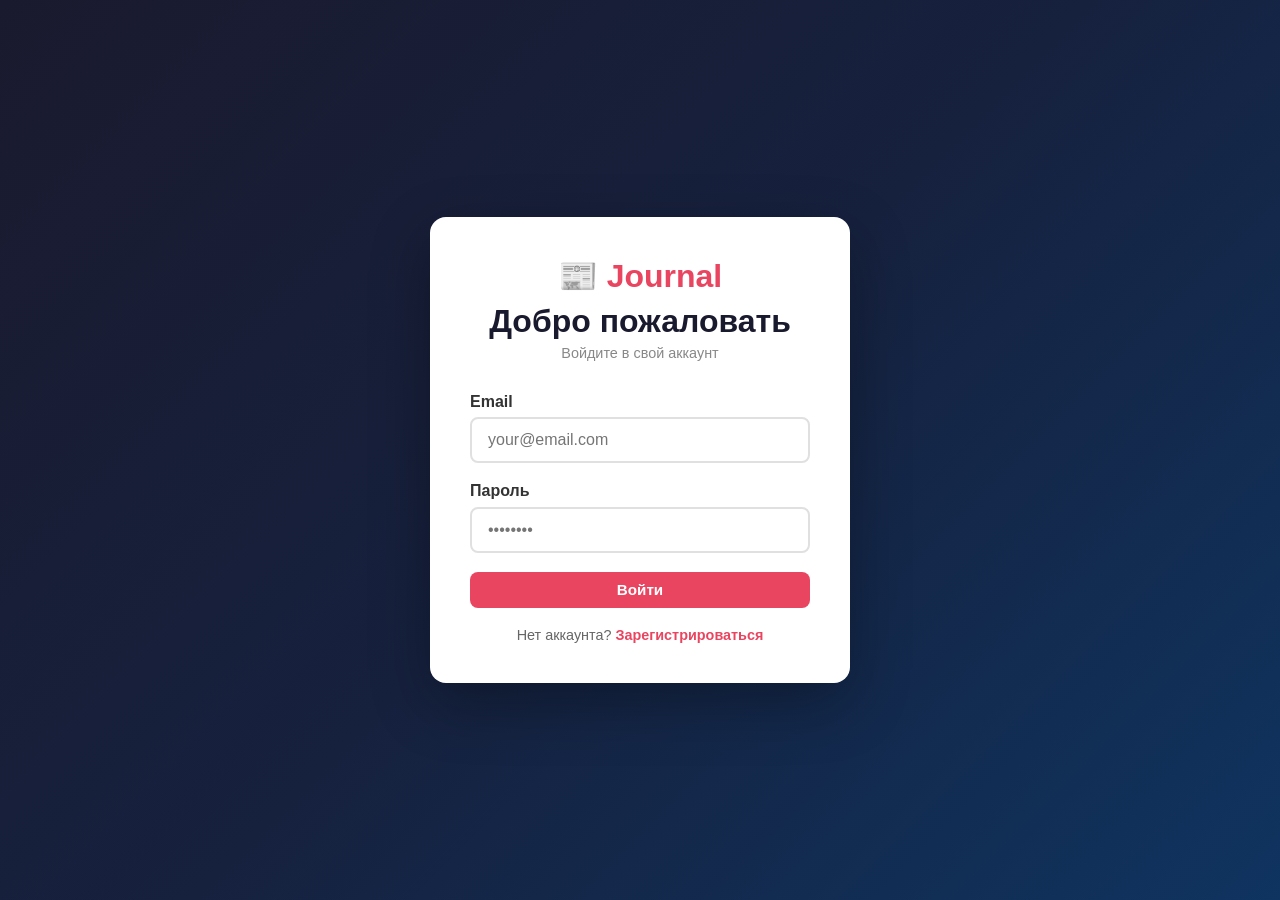
==== src/main/resources/static/login.html @ 55f780e9 "test by kesha" ====
<!DOCTYPE html>
<html lang="ru">
<head>
    <meta charset="UTF-8">
    <meta name="viewport" content="width=device-width, initial-scale=1.0">
    <title>Вход — Journal</title>
    <link rel="stylesheet" href="css/style.css">
    <style>
        body {
            display: flex;
            align-items: center;
            justify-content: center;
            min-height: 100vh;
            background: linear-gradient(135deg, #1a1a2e 0%, #16213e 50%, #0f3460 100%);
        }

        .login-box {
            background: white;
            padding: 2.5rem;
            border-radius: 16px;
            width: 100%;
            max-width: 420px;
            box-shadow: 0 20px 60px rgba(0,0,0,0.3);
        }

        .login-box h1 {
            text-align: center;
            color: #1a1a2e;
            margin-bottom: 0.3rem;
        }

        .login-box .subtitle {
            text-align: center;
            color: #888;
            margin-bottom: 2rem;
            font-size: 0.9rem;
        }

        .login-box .logo {
            text-align: center;
            font-size: 2rem;
            color: #e94560;
            font-weight: 800;
            margin-bottom: 0.5rem;
        }

        .register-link {
            text-align: center;
            margin-top: 1.2rem;
            color: #666;
            font-size: 0.9rem;
        }

        .register-link a {
            color: #e94560;
            text-decoration: none;
            font-weight: 600;
        }
    </style>
</head>
<body>
<div class="login-box">
    <div class="logo">📰 Journal</div>
    <h1>Добро пожаловать</h1>
    <p class="subtitle">Войдите в свой аккаунт</p>

    <div id="errorMsg" class="alert alert-error" style="display:none;"></div>

    <div class="form-group">
        <label>Email</label>
        <input type="email" id="email" placeholder="your@email.com">
    </div>

    <div class="form-group">
        <label>Пароль</label>
        <input type="password" id="password" placeholder="••••••••">
    </div>

    <button class="btn btn-primary" style="width:100%;" onclick="handleLogin()">
        Войти
    </button>

    <p class="register-link">
        Нет аккаунта? <a href="register.html">Зарегистрироваться</a>
    </p>
</div>

<script src="js/api.js"></script>
<script src="js/auth.js"></script>
<script>
    async function handleLogin() {
        const email = document.getElementById('email').value;
        const password = document.getElementById('password').value;
        const errorMsg = document.getElementById('errorMsg');

        if (!email || !password) {
            errorMsg.textContent = 'Заполните все поля';
            errorMsg.style.display = 'block';
            return;
        }

        try {
            const data = await login(email, password);

            // Сохраняем токен и данные
            saveAuth(data.token, data.role, data.name, data.id);

            // Перенаправляем в зависимости от роли
            if (data.role === 'ADMIN')    window.location.href = 'admin/dashboard.html';
            else if (data.role === 'REVIEWER') window.location.href = 'reviewer/dashboard.html';
            else window.location.href = 'author/dashboard.html';

        } catch (e) {
            errorMsg.textContent = e.message;
            errorMsg.style.display = 'block';
        }
    }

    // Войти по Enter
    document.addEventListener('keypress', (e) => {
        if (e.key === 'Enter') handleLogin();
    });
</script>
</body>
</html>
---- src/main/resources/static/css/style.css ----
/* ── Общий сброс и шрифты ── */
* {
    margin: 0;
    padding: 0;
    box-sizing: border-box;
}

body {
    font-family: 'Segoe UI', sans-serif;
    background: #f0f2f5;
    color: #1a1a2e;
}

/* ── Навигация ── */
nav {
    background: #1a1a2e;
    padding: 1rem 2rem;
    display: flex;
    justify-content: space-between;
    align-items: center;
    box-shadow: 0 2px 10px rgba(0,0,0,0.3);
}

nav .logo {
    color: #e94560;
    font-size: 1.5rem;
    font-weight: 700;
    text-decoration: none;
}

nav .nav-links a {
    color: #ccc;
    text-decoration: none;
    margin-left: 1.5rem;
    transition: color 0.3s;
}

nav .nav-links a:hover {
    color: #e94560;
}

/* ── Кнопки ── */
.btn {
    padding: 0.6rem 1.5rem;
    border: none;
    border-radius: 8px;
    cursor: pointer;
    font-size: 0.95rem;
    font-weight: 600;
    transition: all 0.3s;
    text-decoration: none;
    display: inline-block;
}

.btn-primary {
    background: #e94560;
    color: white;
}

.btn-primary:hover {
    background: #c73652;
    transform: translateY(-2px);
}

.btn-secondary {
    background: transparent;
    color: #e94560;
    border: 2px solid #e94560;
}

.btn-secondary:hover {
    background: #e94560;
    color: white;
}

.btn-success {
    background: #27ae60;
    color: white;
}

.btn-success:hover {
    background: #219a52;
}

.btn-warning {
    background: #f39c12;
    color: white;
}

.btn-warning:hover {
    background: #d68910;
}

/* ── Карточки ── */
.card {
    background: white;
    border-radius: 12px;
    padding: 1.5rem;
    box-shadow: 0 4px 15px rgba(0,0,0,0.08);
    margin-bottom: 1rem;
}

.card h3 {
    color: #1a1a2e;
    margin-bottom: 0.5rem;
}

.card p {
    color: #666;
    font-size: 0.9rem;
    line-height: 1.6;
}

/* ── Статусы статей ── */
.badge {
    padding: 0.3rem 0.8rem;
    border-radius: 20px;
    font-size: 0.8rem;
    font-weight: 600;
}

.badge-pending   { background: #fef9c3; color: #854d0e; }
.badge-review    { background: #dbeafe; color: #1e40af; }
.badge-published { background: #dcfce7; color: #166534; }
.badge-revision  { background: #fee2e2; color: #991b1b; }

/* ── Формы ── */
.form-group {
    margin-bottom: 1.2rem;
}

.form-group label {
    display: block;
    margin-bottom: 0.4rem;
    font-weight: 600;
    color: #333;
}

.form-group input,
.form-group textarea,
.form-group select {
    width: 100%;
    padding: 0.75rem 1rem;
    border: 2px solid #e0e0e0;
    border-radius: 8px;
    font-size: 1rem;
    transition: border-color 0.3s;
    font-family: inherit;
}

.form-group input:focus,
.form-group textarea:focus,
.form-group select:focus {
    outline: none;
    border-color: #e94560;
}

.form-group textarea {
    min-height: 150px;
    resize: vertical;
}

/* ── Сообщения ── */
.alert {
    padding: 0.8rem 1.2rem;
    border-radius: 8px;
    margin-bottom: 1rem;
    font-weight: 500;
}

.alert-error   { background: #fee2e2; color: #991b1b; }
.alert-success { background: #dcfce7; color: #166534; }

/* ── Контейнер ── */
.container {
    max-width: 1100px;
    margin: 0 auto;
    padding: 2rem 1.5rem;
}

/* ── Дашборд ── */
.dashboard-grid {
    display: grid;
    grid-template-columns: 260px 1fr;
    gap: 2rem;
    margin-top: 2rem;
}

.sidebar {
    background: white;
    border-radius: 12px;
    padding: 1.5rem;
    box-shadow: 0 4px 15px rgba(0,0,0,0.08);
    height: fit-content;
}

.sidebar .user-info {
    text-align: center;
    padding-bottom: 1.2rem;
    border-bottom: 1px solid #eee;
    margin-bottom: 1.2rem;
}

.sidebar .avatar {
    width: 64px;
    height: 64px;
    border-radius: 50%;
    background: #e94560;
    color: white;
    font-size: 1.5rem;
    font-weight: 700;
    display: flex;
    align-items: center;
    justify-content: center;
    margin: 0 auto 0.8rem;
}

.sidebar nav a {
    display: block;
    padding: 0.7rem 1rem;
    color: #555;
    text-decoration: none;
    border-radius: 8px;
    margin-bottom: 0.3rem;
    transition: all 0.3s;
    font-weight: 500;
}

.sidebar nav a:hover,
.sidebar nav a.active {
    background: #fff0f3;
    color: #e94560;
}

.sidebar nav a.logout {
    color: #e94560;
    margin-top: 1rem;
}

.main-content {
    min-height: 70vh;
}

.main-content h2 {
    margin-bottom: 1.5rem;
    color: #1a1a2e;
}

/* ── Таблица ── */
table {
    width: 100%;
    border-collapse: collapse;
    background: white;
    border-radius: 12px;
    overflow: hidden;
    box-shadow: 0 4px 15px rgba(0,0,0,0.08);
}

th {
    background: #1a1a2e;
    color: white;
    padding: 1rem;
    text-align: left;
    font-weight: 600;
}

td {
    padding: 1rem;
    border-bottom: 1px solid #f0f0f0;
    color: #444;
}

tr:last-child td {
    border-bottom: none;
}

tr:hover td {
    background: #fafafa;
}
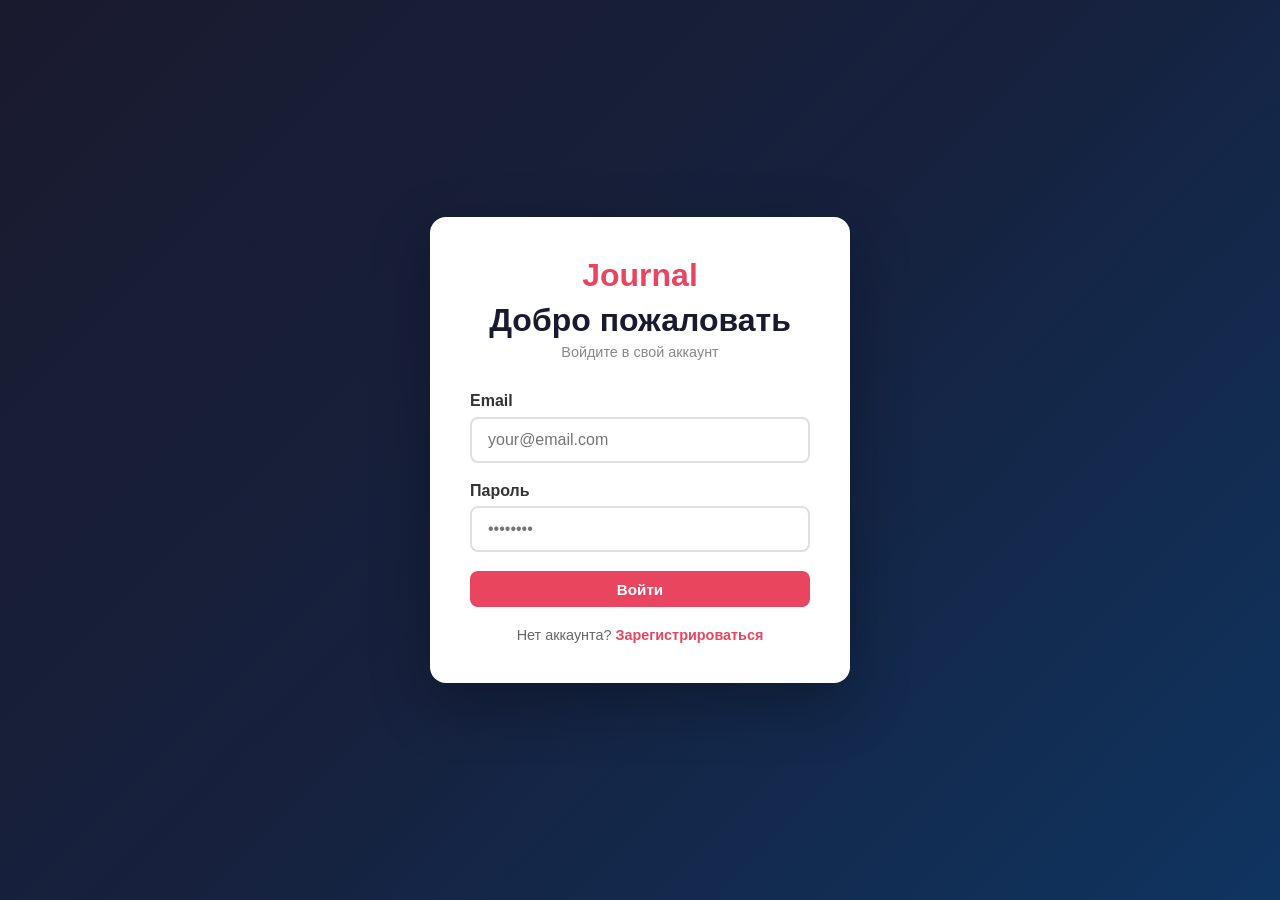
==== commit ded0dde3: "Добавить роль chair, многоролевых пользователей и фильтр публикаций" ====
--- a/src/main/resources/static/login.html
+++ b/src/main/resources/static/login.html
@@ -1,4 +1,4 @@
-<!DOCTYPE html>
+﻿<!DOCTYPE html>
 <html lang="ru">
 <head>
     <meta charset="UTF-8">
@@ -13,7 +13,6 @@
             min-height: 100vh;
             background: linear-gradient(135deg, #1a1a2e 0%, #16213e 50%, #0f3460 100%);
         }
-
         .login-box {
             background: white;
             padding: 2.5rem;
@@ -22,45 +21,16 @@
             max-width: 420px;
             box-shadow: 0 20px 60px rgba(0,0,0,0.3);
         }
-
-        .login-box h1 {
-            text-align: center;
-            color: #1a1a2e;
-            margin-bottom: 0.3rem;
-        }
-
-        .login-box .subtitle {
-            text-align: center;
-            color: #888;
-            margin-bottom: 2rem;
-            font-size: 0.9rem;
-        }
-
-        .login-box .logo {
-            text-align: center;
-            font-size: 2rem;
-            color: #e94560;
-            font-weight: 800;
-            margin-bottom: 0.5rem;
-        }
-
-        .register-link {
-            text-align: center;
-            margin-top: 1.2rem;
-            color: #666;
-            font-size: 0.9rem;
-        }
-
-        .register-link a {
-            color: #e94560;
-            text-decoration: none;
-            font-weight: 600;
-        }
+        .login-box h1 { text-align: center; color: #1a1a2e; margin-bottom: 0.3rem; }
+        .login-box .subtitle { text-align: center; color: #888; margin-bottom: 2rem; font-size: 0.9rem; }
+        .login-box .logo { text-align: center; font-size: 2rem; color: #e94560; font-weight: 800; margin-bottom: 0.5rem; }
+        .register-link { text-align: center; margin-top: 1.2rem; color: #666; font-size: 0.9rem; }
+        .register-link a { color: #e94560; text-decoration: none; font-weight: 600; }
     </style>
 </head>
 <body>
 <div class="login-box">
-    <div class="logo">📰 Journal</div>
+    <div class="logo">Journal</div>
     <h1>Добро пожаловать</h1>
     <p class="subtitle">Войдите в свой аккаунт</p>
 
@@ -76,9 +46,7 @@
         <input type="password" id="password" placeholder="••••••••">
     </div>
 
-    <button class="btn btn-primary" style="width:100%;" onclick="handleLogin()">
-        Войти
-    </button>
+    <button class="btn btn-primary" style="width:100%;" onclick="handleLogin()">Войти</button>
 
     <p class="register-link">
         Нет аккаунта? <a href="register.html">Зарегистрироваться</a>
@@ -101,25 +69,21 @@
 
         try {
             const data = await login(email, password);
+            const roles = data.roles || [data.role];
+            saveAuth(data.token, data.role, data.name, data.id, roles);
 
-            // Сохраняем токен и данные
-            saveAuth(data.token, data.role, data.name, data.id);
-
-            // Перенаправляем в зависимости от роли
-            if (data.role === 'ADMIN')    window.location.href = 'admin/dashboard.html';
-            else if (data.role === 'REVIEWER') window.location.href = 'reviewer/dashboard.html';
+            if (roles.includes('ADMIN') || roles.includes('CHAIR')) window.location.href = 'admin/dashboard.html';
+            else if (roles.includes('REVIEWER')) window.location.href = 'reviewer/dashboard.html';
             else window.location.href = 'author/dashboard.html';
-
         } catch (e) {
             errorMsg.textContent = e.message;
             errorMsg.style.display = 'block';
         }
     }
 
-    // Войти по Enter
     document.addEventListener('keypress', (e) => {
         if (e.key === 'Enter') handleLogin();
     });
 </script>
 </body>
-</html>+</html>
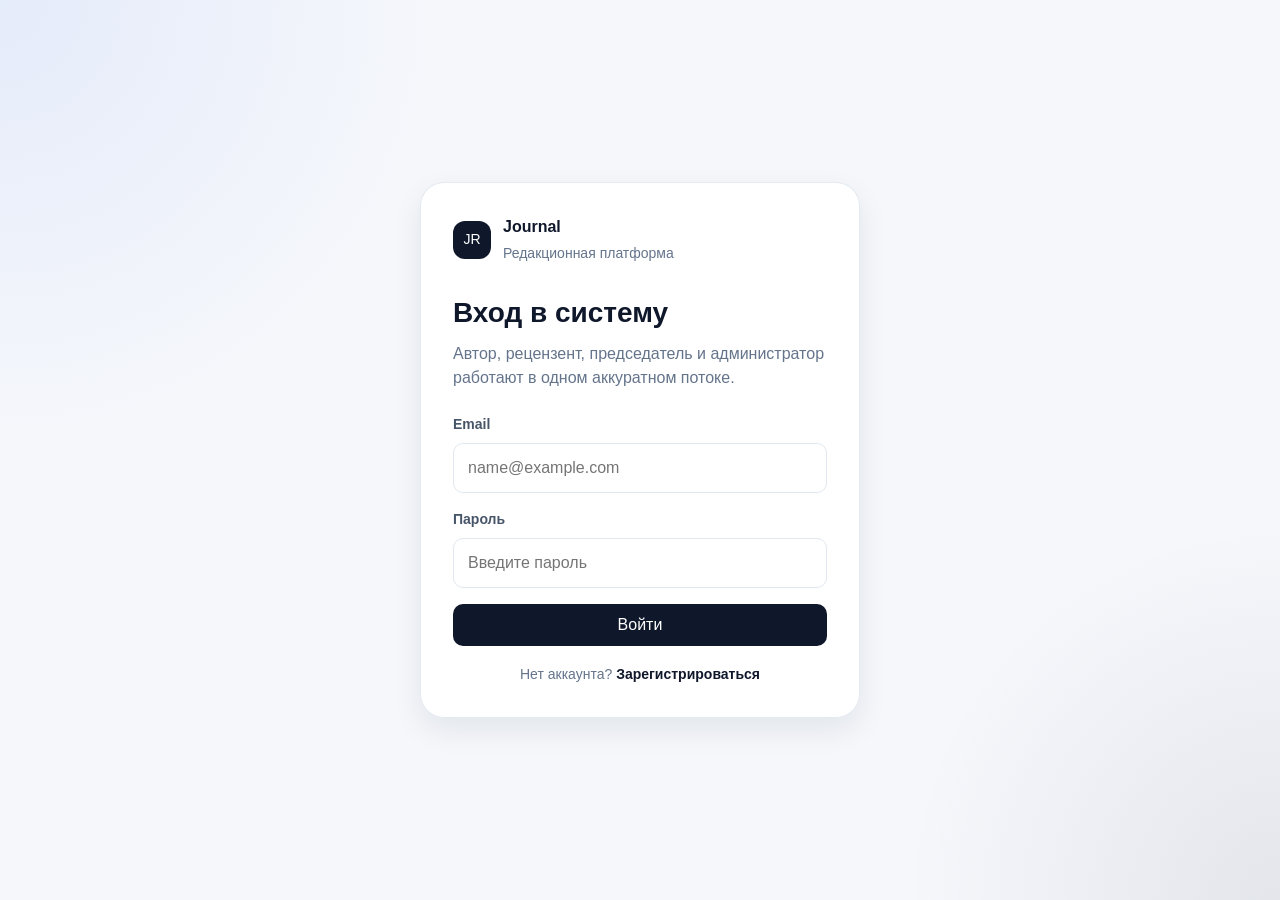
==== commit 7a0bd4d4: "change front" ====
--- a/src/main/resources/static/login.html
+++ b/src/main/resources/static/login.html
@@ -1,56 +1,41 @@
-﻿<!DOCTYPE html>
+<!DOCTYPE html>
 <html lang="ru">
 <head>
     <meta charset="UTF-8">
     <meta name="viewport" content="width=device-width, initial-scale=1.0">
-    <title>Вход — Journal</title>
+    <title>Вход - Journal</title>
     <link rel="stylesheet" href="css/style.css">
-    <style>
-        body {
-            display: flex;
-            align-items: center;
-            justify-content: center;
-            min-height: 100vh;
-            background: linear-gradient(135deg, #1a1a2e 0%, #16213e 50%, #0f3460 100%);
-        }
-        .login-box {
-            background: white;
-            padding: 2.5rem;
-            border-radius: 16px;
-            width: 100%;
-            max-width: 420px;
-            box-shadow: 0 20px 60px rgba(0,0,0,0.3);
-        }
-        .login-box h1 { text-align: center; color: #1a1a2e; margin-bottom: 0.3rem; }
-        .login-box .subtitle { text-align: center; color: #888; margin-bottom: 2rem; font-size: 0.9rem; }
-        .login-box .logo { text-align: center; font-size: 2rem; color: #e94560; font-weight: 800; margin-bottom: 0.5rem; }
-        .register-link { text-align: center; margin-top: 1.2rem; color: #666; font-size: 0.9rem; }
-        .register-link a { color: #e94560; text-decoration: none; font-weight: 600; }
-    </style>
 </head>
-<body>
-<div class="login-box">
-    <div class="logo">Journal</div>
-    <h1>Добро пожаловать</h1>
-    <p class="subtitle">Войдите в свой аккаунт</p>
+<body class="auth-shell">
+<div class="auth-card">
+    <div class="auth-brand">
+        <div class="brand-mark">JR</div>
+        <div>
+            <div class="user-name">Journal</div>
+            <div class="user-role">Редакционная платформа</div>
+        </div>
+    </div>
+
+    <h1 class="auth-title">Вход в систему</h1>
+    <p class="auth-subtitle">Автор, рецензент, председатель и администратор работают в одном аккуратном потоке.</p>
 
     <div id="errorMsg" class="alert alert-error" style="display:none;"></div>
 
     <div class="form-group">
-        <label>Email</label>
-        <input type="email" id="email" placeholder="your@email.com">
+        <label for="email">Email</label>
+        <input type="email" id="email" placeholder="name@example.com">
     </div>
 
     <div class="form-group">
-        <label>Пароль</label>
-        <input type="password" id="password" placeholder="••••••••">
+        <label for="password">Пароль</label>
+        <input type="password" id="password" placeholder="Введите пароль">
     </div>
 
     <button class="btn btn-primary" style="width:100%;" onclick="handleLogin()">Войти</button>
 
-    <p class="register-link">
+    <div class="auth-footer">
         Нет аккаунта? <a href="register.html">Зарегистрироваться</a>
-    </p>
+    </div>
 </div>
 
 <script src="js/api.js"></script>
--- a/src/main/resources/static/css/style.css
+++ b/src/main/resources/static/css/style.css
@@ -1,158 +1,235 @@
-/* ── Общий сброс и шрифты ── */
+:root {
+    --bg: #f5f7fb;
+    --surface: #ffffff;
+    --surface-muted: #f8fafc;
+    --text: #0f172a;
+    --text-soft: #475569;
+    --text-faint: #64748b;
+    --border: #e2e8f0;
+    --border-strong: #cbd5e1;
+    --primary: #2563eb;
+    --primary-soft: #dbeafe;
+    --accent: #0f172a;
+    --success: #15803d;
+    --success-soft: #dcfce7;
+    --warning: #b45309;
+    --warning-soft: #fef3c7;
+    --danger: #b91c1c;
+    --danger-soft: #fee2e2;
+    --shadow-sm: 0 1px 2px rgba(15, 23, 42, 0.04);
+    --shadow-md: 0 12px 30px rgba(15, 23, 42, 0.08);
+    --radius-sm: 10px;
+    --radius-md: 14px;
+    --radius-lg: 18px;
+    --container: 1180px;
+}
+
 * {
+    box-sizing: border-box;
     margin: 0;
     padding: 0;
-    box-sizing: border-box;
+}
+
+html, body {
+    min-height: 100%;
 }
 
 body {
-    font-family: 'Segoe UI', sans-serif;
-    background: #f0f2f5;
-    color: #1a1a2e;
-}
-
-/* ── Навигация ── */
-nav {
-    background: #1a1a2e;
-    padding: 1rem 2rem;
-    display: flex;
+    font-family: Inter, "Segoe UI", Arial, sans-serif;
+    background: var(--bg);
+    color: var(--text);
+    line-height: 1.5;
+}
+
+a {
+    color: inherit;
+    text-decoration: none;
+}
+
+button,
+input,
+textarea,
+select {
+    font: inherit;
+}
+
+button {
+    border: 0;
+    background: none;
+}
+
+.container {
+    width: min(var(--container), calc(100% - 32px));
+    margin: 0 auto;
+}
+
+.site-header {
+    position: sticky;
+    top: 0;
+    z-index: 50;
+    border-bottom: 1px solid rgba(226, 232, 240, 0.75);
+    backdrop-filter: blur(16px);
+    background: rgba(245, 247, 251, 0.88);
+}
+
+.site-header__inner {
+    height: 72px;
+    display: flex;
+    align-items: center;
     justify-content: space-between;
-    align-items: center;
-    box-shadow: 0 2px 10px rgba(0,0,0,0.3);
-}
-
-nav .logo {
-    color: #e94560;
-    font-size: 1.5rem;
+    gap: 24px;
+}
+
+.brand {
+    display: flex;
+    align-items: center;
+    gap: 12px;
     font-weight: 700;
-    text-decoration: none;
-}
-
-nav .nav-links a {
-    color: #ccc;
-    text-decoration: none;
-    margin-left: 1.5rem;
-    transition: color 0.3s;
-}
-
-nav .nav-links a:hover {
-    color: #e94560;
-}
-
-/* ── Кнопки ── */
+    color: var(--accent);
+}
+
+.brand-mark {
+    width: 38px;
+    height: 38px;
+    border-radius: 12px;
+    background: var(--accent);
+    color: white;
+    display: grid;
+    place-items: center;
+    font-size: 14px;
+    letter-spacing: 0;
+}
+
+.nav-links {
+    display: flex;
+    align-items: center;
+    gap: 10px;
+}
+
+.nav-link {
+    color: var(--text-soft);
+    padding: 10px 12px;
+    border-radius: 10px;
+    transition: background-color 0.2s ease, color 0.2s ease;
+}
+
+.nav-link:hover {
+    background: var(--surface);
+    color: var(--text);
+}
+
 .btn {
-    padding: 0.6rem 1.5rem;
-    border: none;
-    border-radius: 8px;
+    display: inline-flex;
+    align-items: center;
+    justify-content: center;
+    gap: 8px;
+    min-height: 42px;
+    padding: 0 16px;
+    border-radius: 10px;
+    border: 1px solid transparent;
     cursor: pointer;
-    font-size: 0.95rem;
-    font-weight: 600;
-    transition: all 0.3s;
-    text-decoration: none;
-    display: inline-block;
+    transition: transform 0.16s ease, background-color 0.16s ease, border-color 0.16s ease, color 0.16s ease;
+    white-space: nowrap;
+}
+
+.btn:hover {
+    transform: translateY(-1px);
 }
 
 .btn-primary {
-    background: #e94560;
+    background: var(--accent);
     color: white;
 }
 
 .btn-primary:hover {
-    background: #c73652;
-    transform: translateY(-2px);
+    background: #1e293b;
 }
 
 .btn-secondary {
-    background: transparent;
-    color: #e94560;
-    border: 2px solid #e94560;
+    background: var(--surface);
+    border-color: var(--border);
+    color: var(--text);
 }
 
 .btn-secondary:hover {
-    background: #e94560;
+    border-color: var(--border-strong);
+}
+
+.btn-success {
+    background: #166534;
     color: white;
 }
 
-.btn-success {
-    background: #27ae60;
+.btn-success:hover {
+    background: #14532d;
+}
+
+.btn-warning {
+    background: #92400e;
     color: white;
 }
 
-.btn-success:hover {
-    background: #219a52;
-}
-
-.btn-warning {
-    background: #f39c12;
-    color: white;
-}
-
 .btn-warning:hover {
-    background: #d68910;
-}
-
-/* ── Карточки ── */
+    background: #78350f;
+}
+
+.card,
+.panel {
+    background: var(--surface);
+    border: 1px solid var(--border);
+    border-radius: var(--radius-md);
+    box-shadow: var(--shadow-sm);
+}
+
 .card {
-    background: white;
-    border-radius: 12px;
-    padding: 1.5rem;
-    box-shadow: 0 4px 15px rgba(0,0,0,0.08);
-    margin-bottom: 1rem;
-}
-
-.card h3 {
-    color: #1a1a2e;
-    margin-bottom: 0.5rem;
-}
-
-.card p {
-    color: #666;
-    font-size: 0.9rem;
-    line-height: 1.6;
-}
-
-/* ── Статусы статей ── */
-.badge {
-    padding: 0.3rem 0.8rem;
-    border-radius: 20px;
-    font-size: 0.8rem;
-    font-weight: 600;
-}
-
-.badge-pending   { background: #fef9c3; color: #854d0e; }
-.badge-review    { background: #dbeafe; color: #1e40af; }
-.badge-published { background: #dcfce7; color: #166534; }
-.badge-revision  { background: #fee2e2; color: #991b1b; }
-
-/* ── Формы ── */
+    padding: 24px;
+}
+
+.panel {
+    padding: 28px;
+}
+
+.panel-title {
+    font-size: 24px;
+    font-weight: 700;
+    margin-bottom: 8px;
+}
+
+.panel-subtitle {
+    color: var(--text-faint);
+    margin-bottom: 24px;
+}
+
 .form-group {
-    margin-bottom: 1.2rem;
+    margin-bottom: 16px;
 }
 
 .form-group label {
     display: block;
-    margin-bottom: 0.4rem;
+    margin-bottom: 8px;
+    font-size: 14px;
     font-weight: 600;
-    color: #333;
+    color: var(--text-soft);
 }
 
 .form-group input,
 .form-group textarea,
 .form-group select {
     width: 100%;
-    padding: 0.75rem 1rem;
-    border: 2px solid #e0e0e0;
-    border-radius: 8px;
-    font-size: 1rem;
-    transition: border-color 0.3s;
-    font-family: inherit;
+    border: 1px solid var(--border);
+    background: var(--surface);
+    color: var(--text);
+    border-radius: 10px;
+    padding: 12px 14px;
+    transition: border-color 0.16s ease, box-shadow 0.16s ease;
 }
 
 .form-group input:focus,
 .form-group textarea:focus,
 .form-group select:focus {
     outline: none;
-    border-color: #e94560;
+    border-color: #94a3b8;
+    box-shadow: 0 0 0 4px rgba(148, 163, 184, 0.14);
 }
 
 .form-group textarea {
@@ -160,120 +237,464 @@
     resize: vertical;
 }
 
-/* ── Сообщения ── */
 .alert {
-    padding: 0.8rem 1.2rem;
-    border-radius: 8px;
-    margin-bottom: 1rem;
-    font-weight: 500;
-}
-
-.alert-error   { background: #fee2e2; color: #991b1b; }
-.alert-success { background: #dcfce7; color: #166534; }
-
-/* ── Контейнер ── */
-.container {
-    max-width: 1100px;
-    margin: 0 auto;
-    padding: 2rem 1.5rem;
-}
-
-/* ── Дашборд ── */
-.dashboard-grid {
-    display: grid;
-    grid-template-columns: 260px 1fr;
-    gap: 2rem;
-    margin-top: 2rem;
-}
-
-.sidebar {
-    background: white;
+    border-radius: 10px;
+    padding: 12px 14px;
+    margin-bottom: 16px;
+    font-size: 14px;
+}
+
+.alert-error {
+    background: var(--danger-soft);
+    color: var(--danger);
+    border: 1px solid #fecaca;
+}
+
+.alert-success {
+    background: var(--success-soft);
+    color: var(--success);
+    border: 1px solid #bbf7d0;
+}
+
+.badge {
+    display: inline-flex;
+    align-items: center;
+    min-height: 28px;
+    padding: 0 10px;
+    border-radius: 999px;
+    font-size: 12px;
+    font-weight: 600;
+}
+
+.badge-pending {
+    background: var(--warning-soft);
+    color: var(--warning);
+}
+
+.badge-review {
+    background: var(--primary-soft);
+    color: var(--primary);
+}
+
+.badge-published {
+    background: var(--success-soft);
+    color: var(--success);
+}
+
+.badge-revision {
+    background: #fce7f3;
+    color: #be185d;
+}
+
+.auth-shell {
+    min-height: 100vh;
+    display: grid;
+    place-items: center;
+    padding: 32px 16px;
+    background:
+        radial-gradient(circle at top left, rgba(37, 99, 235, 0.08), transparent 28%),
+        radial-gradient(circle at bottom right, rgba(15, 23, 42, 0.08), transparent 24%),
+        var(--bg);
+}
+
+.auth-card {
+    width: min(440px, 100%);
+    background: rgba(255, 255, 255, 0.96);
+    border: 1px solid rgba(226, 232, 240, 0.9);
+    border-radius: 24px;
+    box-shadow: var(--shadow-md);
+    padding: 32px;
+}
+
+.auth-brand {
+    display: flex;
+    align-items: center;
+    gap: 12px;
+    margin-bottom: 28px;
+}
+
+.auth-title {
+    font-size: 28px;
+    margin-bottom: 8px;
+}
+
+.auth-subtitle {
+    color: var(--text-faint);
+    margin-bottom: 24px;
+}
+
+.auth-footer {
+    margin-top: 18px;
+    text-align: center;
+    color: var(--text-faint);
+    font-size: 14px;
+}
+
+.auth-footer a {
+    color: var(--text);
+    font-weight: 600;
+}
+
+.hero {
+    padding: 56px 0 24px;
+}
+
+.hero-card {
+    padding: 36px;
+    border-radius: 28px;
+    background: linear-gradient(135deg, #ffffff 0%, #eef4ff 100%);
+    border: 1px solid var(--border);
+    box-shadow: var(--shadow-sm);
+}
+
+.hero-card h1 {
+    font-size: clamp(28px, 4vw, 40px);
+    margin-bottom: 10px;
+}
+
+.hero-card p {
+    color: var(--text-faint);
+    max-width: 720px;
+}
+
+.dashboard {
+    min-height: 100vh;
+}
+
+.dashboard-shell {
+    display: grid;
+    grid-template-columns: 280px 1fr;
+    gap: 24px;
+    width: min(1360px, calc(100% - 32px));
+    margin: 24px auto;
+    align-items: start;
+}
+
+.sidebar-panel {
+    position: sticky;
+    top: 96px;
+    padding: 20px;
+}
+
+.user-card {
+    padding-bottom: 18px;
+    margin-bottom: 18px;
+    border-bottom: 1px solid var(--border);
+}
+
+.user-avatar {
+    width: 52px;
+    height: 52px;
+    border-radius: 16px;
+    background: var(--accent);
+    color: white;
+    display: grid;
+    place-items: center;
+    font-size: 18px;
+    font-weight: 700;
+    margin-bottom: 14px;
+}
+
+.user-name {
+    font-weight: 700;
+    margin-bottom: 4px;
+}
+
+.user-role {
+    color: var(--text-faint);
+    font-size: 14px;
+}
+
+.menu {
+    display: grid;
+    gap: 8px;
+}
+
+.menu-item {
+    width: 100%;
+    display: flex;
+    align-items: center;
+    gap: 10px;
+    min-height: 44px;
+    padding: 0 14px;
     border-radius: 12px;
-    padding: 1.5rem;
-    box-shadow: 0 4px 15px rgba(0,0,0,0.08);
-    height: fit-content;
-}
-
-.sidebar .user-info {
+    color: var(--text-soft);
+    background: transparent;
+    text-align: left;
+    cursor: pointer;
+}
+
+.menu-item:hover {
+    background: var(--surface-muted);
+    color: var(--text);
+}
+
+.menu-item.active {
+    background: var(--accent);
+    color: white;
+}
+
+.dashboard-main {
+    display: grid;
+    gap: 20px;
+}
+
+.section-title {
+    font-size: 28px;
+    font-weight: 700;
+    margin-bottom: 8px;
+}
+
+.section-subtitle {
+    color: var(--text-faint);
+    margin-bottom: 20px;
+}
+
+.stats-grid {
+    display: grid;
+    grid-template-columns: repeat(3, minmax(0, 1fr));
+    gap: 16px;
+}
+
+.stat-card {
+    padding: 18px 20px;
+}
+
+.stat-label {
+    color: var(--text-faint);
+    font-size: 14px;
+    margin-bottom: 8px;
+}
+
+.stat-value {
+    font-size: 30px;
+    font-weight: 700;
+}
+
+.list {
+    display: grid;
+    gap: 16px;
+}
+
+.list-item {
+    padding: 22px;
+}
+
+.item-header {
+    display: flex;
+    align-items: flex-start;
+    justify-content: space-between;
+    gap: 16px;
+    margin-bottom: 10px;
+}
+
+.item-title {
+    font-size: 18px;
+    font-weight: 700;
+    margin-bottom: 6px;
+}
+
+.item-meta {
+    color: var(--text-faint);
+    font-size: 14px;
+}
+
+.item-text {
+    color: var(--text-soft);
+    margin: 14px 0 0;
+}
+
+.revision-box,
+.notice-box {
+    margin-top: 16px;
+    padding: 16px;
+    border-radius: 12px;
+    background: var(--surface-muted);
+    border: 1px solid var(--border);
+}
+
+.empty-state {
+    padding: 48px 24px;
     text-align: center;
-    padding-bottom: 1.2rem;
-    border-bottom: 1px solid #eee;
-    margin-bottom: 1.2rem;
-}
-
-.sidebar .avatar {
-    width: 64px;
-    height: 64px;
-    border-radius: 50%;
-    background: #e94560;
+    color: var(--text-faint);
+}
+
+.empty-state h3 {
+    color: var(--text);
+    margin-bottom: 8px;
+}
+
+.article-grid {
+    display: grid;
+    gap: 18px;
+}
+
+.article-card {
+    padding: 24px;
+    cursor: pointer;
+}
+
+.article-card:hover {
+    border-color: var(--border-strong);
+    box-shadow: var(--shadow-md);
+}
+
+.topic-tag {
+    display: inline-flex;
+    align-items: center;
+    min-height: 28px;
+    padding: 0 10px;
+    border-radius: 999px;
+    background: var(--surface-muted);
+    border: 1px solid var(--border);
+    color: var(--text-soft);
+    font-size: 12px;
+    font-weight: 600;
+    margin-bottom: 12px;
+}
+
+.page-actions {
+    display: flex;
+    justify-content: space-between;
+    align-items: center;
+    gap: 16px;
+    margin-bottom: 18px;
+}
+
+.page-actions select {
+    width: 240px;
+}
+
+.article-layout {
+    width: min(900px, calc(100% - 32px));
+    margin: 32px auto 56px;
+}
+
+.article-cover {
+    padding: 36px;
+    margin-bottom: 20px;
+}
+
+.article-cover h1 {
+    font-size: clamp(30px, 4vw, 42px);
+    line-height: 1.15;
+    margin-bottom: 14px;
+}
+
+.article-content {
+    padding: 34px;
+}
+
+.article-text {
+    color: var(--text-soft);
+    line-height: 1.85;
+    white-space: pre-wrap;
+}
+
+.author-card {
+    margin-top: 24px;
+    display: flex;
+    align-items: center;
+    gap: 14px;
+    padding: 16px;
+    border-radius: 14px;
+    background: var(--surface-muted);
+    border: 1px solid var(--border);
+}
+
+.author-avatar {
+    width: 48px;
+    height: 48px;
+    border-radius: 14px;
+    background: var(--accent);
     color: white;
-    font-size: 1.5rem;
+    display: grid;
+    place-items: center;
     font-weight: 700;
-    display: flex;
+}
+
+.review-actions {
+    display: flex;
+    gap: 12px;
+    margin-top: 16px;
+    flex-wrap: wrap;
+}
+
+.modal-overlay {
+    position: fixed;
+    inset: 0;
+    background: rgba(15, 23, 42, 0.4);
+    display: none;
     align-items: center;
     justify-content: center;
-    margin: 0 auto 0.8rem;
-}
-
-.sidebar nav a {
-    display: block;
-    padding: 0.7rem 1rem;
-    color: #555;
-    text-decoration: none;
-    border-radius: 8px;
-    margin-bottom: 0.3rem;
-    transition: all 0.3s;
-    font-weight: 500;
-}
-
-.sidebar nav a:hover,
-.sidebar nav a.active {
-    background: #fff0f3;
-    color: #e94560;
-}
-
-.sidebar nav a.logout {
-    color: #e94560;
-    margin-top: 1rem;
-}
-
-.main-content {
-    min-height: 70vh;
-}
-
-.main-content h2 {
-    margin-bottom: 1.5rem;
-    color: #1a1a2e;
-}
-
-/* ── Таблица ── */
-table {
-    width: 100%;
-    border-collapse: collapse;
-    background: white;
-    border-radius: 12px;
-    overflow: hidden;
-    box-shadow: 0 4px 15px rgba(0,0,0,0.08);
-}
-
-th {
-    background: #1a1a2e;
-    color: white;
-    padding: 1rem;
-    text-align: left;
-    font-weight: 600;
-}
-
-td {
-    padding: 1rem;
-    border-bottom: 1px solid #f0f0f0;
-    color: #444;
-}
-
-tr:last-child td {
-    border-bottom: none;
-}
-
-tr:hover td {
-    background: #fafafa;
-}+    padding: 16px;
+    z-index: 80;
+}
+
+.modal-box {
+    width: min(460px, 100%);
+    background: var(--surface);
+    border: 1px solid var(--border);
+    border-radius: 20px;
+    box-shadow: var(--shadow-md);
+    padding: 24px;
+}
+
+.modal-actions {
+    display: flex;
+    gap: 12px;
+    margin-top: 20px;
+}
+
+@media (max-width: 980px) {
+    .dashboard-shell {
+        grid-template-columns: 1fr;
+    }
+
+    .sidebar-panel {
+        position: static;
+    }
+
+    .stats-grid {
+        grid-template-columns: 1fr;
+    }
+
+    .page-actions {
+        flex-direction: column;
+        align-items: stretch;
+    }
+
+    .page-actions select {
+        width: 100%;
+    }
+}
+
+@media (max-width: 640px) {
+    .site-header__inner {
+        height: auto;
+        padding: 16px 0;
+        flex-direction: column;
+        align-items: stretch;
+    }
+
+    .nav-links {
+        justify-content: flex-end;
+        flex-wrap: wrap;
+    }
+
+    .auth-card,
+    .panel,
+    .card,
+    .hero-card,
+    .article-cover,
+    .article-content,
+    .list-item {
+        padding: 20px;
+    }
+
+    .dashboard-shell,
+    .article-layout,
+    .container {
+        width: min(100%, calc(100% - 20px));
+    }
+}
